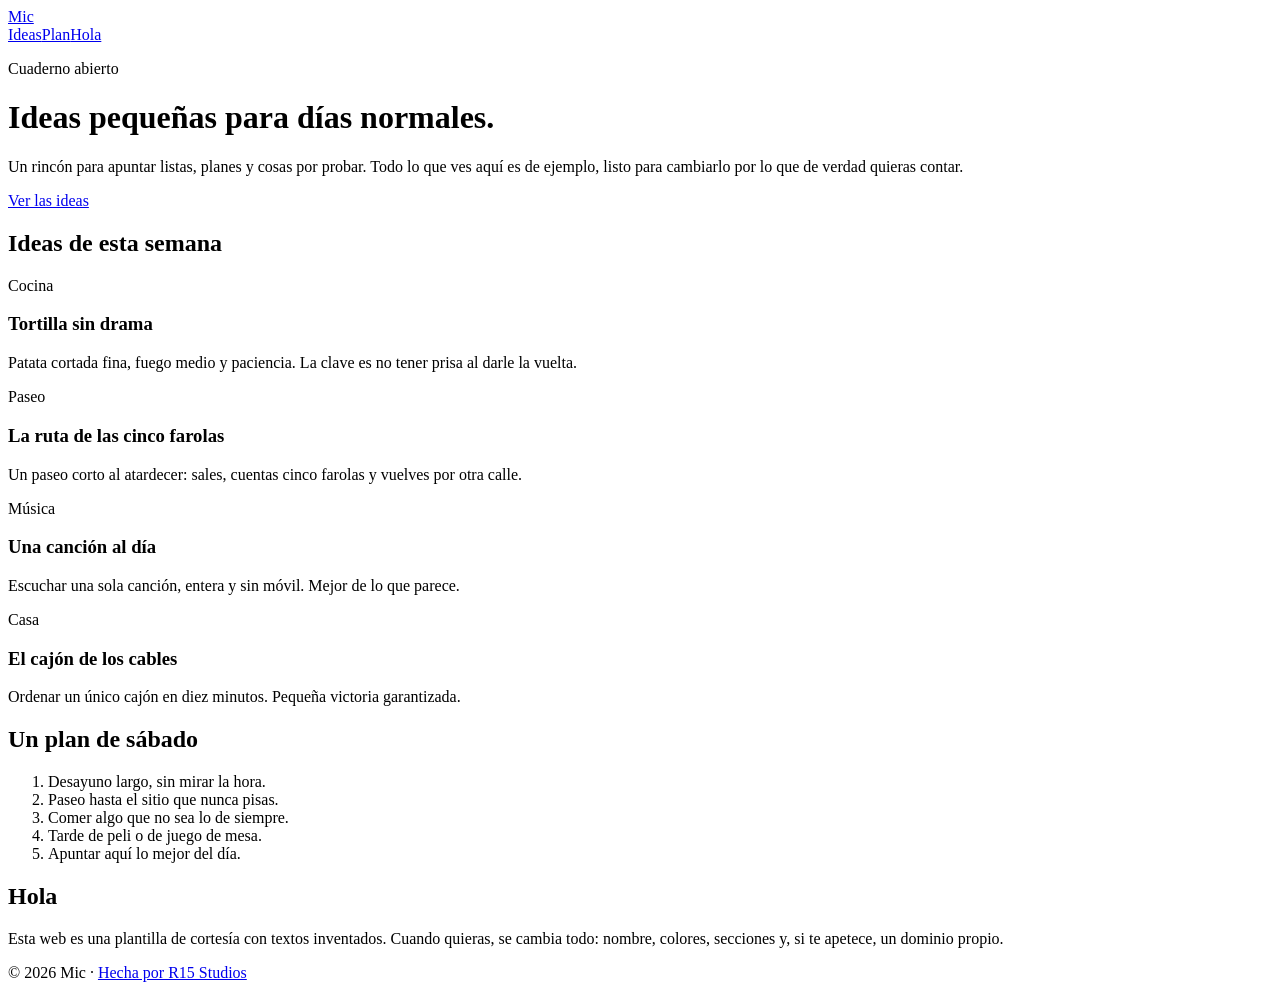
==== index.html @ c2da4be5 "Create index.html" ====
<!doctype html><html lang="es"><head><meta charset="utf-8"><meta name="viewport" content="width=device-width,initial-scale=1"><link rel="icon" type="image/svg+xml" href="favicon.svg"><link rel="stylesheet" href="style.css">
<title>Mic · Cuaderno de ideas y planes pequeños</title>
<meta name="description" content="Mic: un cuaderno abierto con ideas, listas y planes pequeños para el día a día. Página de ejemplo con contenido inventado.">
<meta property="og:title" content="Mic · Cuaderno de ideas y planes pequeños"><meta property="og:description" content="Ideas, listas y planes pequeños. Contenido de ejemplo."><meta property="og:type" content="website"><meta property="og:image" content="https://mic-miguel-web.github.io/og.png"><meta property="og:url" content="https://mic-miguel-web.github.io/"><meta name="twitter:card" content="summary_large_image">
<link rel="canonical" href="https://mic-miguel-web.github.io/">
<script type="application/ld+json">{"@context":"https://schema.org","@type":"WebSite","name":"Mic","url":"https://mic-miguel-web.github.io/","inLanguage":"es"}</script>
</head><body><header><a class="logo" href="index.html"><img src="favicon.svg" alt="">Mic</a><nav><a href="#ideas">Ideas</a><a href="#plan">Plan</a><a href="#hola">Hola</a></nav></header>
<main>
<div class="hero"><p class="tag">Cuaderno abierto</p><h1>Ideas pequeñas para <span>días normales</span>.</h1><p>Un rincón para apuntar listas, planes y cosas por probar. Todo lo que ves aquí es de ejemplo, listo para cambiarlo por lo que de verdad quieras contar.</p><p><a class="btn" href="#ideas">Ver las ideas</a></p></div>
<section id="ideas"><h2>Ideas de esta semana</h2><div class="grid">
<div class="card"><p class="tag">Cocina</p><h3>Tortilla sin drama</h3><p>Patata cortada fina, fuego medio y paciencia. La clave es no tener prisa al darle la vuelta.</p></div>
<div class="card"><p class="tag">Paseo</p><h3>La ruta de las cinco farolas</h3><p>Un paseo corto al atardecer: sales, cuentas cinco farolas y vuelves por otra calle.</p></div>
<div class="card"><p class="tag">Música</p><h3>Una canción al día</h3><p>Escuchar una sola canción, entera y sin móvil. Mejor de lo que parece.</p></div>
<div class="card"><p class="tag">Casa</p><h3>El cajón de los cables</h3><p>Ordenar un único cajón en diez minutos. Pequeña victoria garantizada.</p></div>
</div></section>
<section id="plan"><h2>Un plan de sábado</h2><ol class="steps"><li>Desayuno largo, sin mirar la hora.</li><li>Paseo hasta el sitio que nunca pisas.</li><li>Comer algo que no sea lo de siempre.</li><li>Tarde de peli o de juego de mesa.</li><li>Apuntar aquí lo mejor del día.</li></ol></section>
<section id="hola"><h2>Hola</h2><p>Esta web es una plantilla de cortesía con textos inventados. Cuando quieras, se cambia todo: nombre, colores, secciones y, si te apetece, un dominio propio.</p></section>
</main>
<footer>© 2026 Mic · <a href="https://r15studios.github.io/">Hecha por R15 Studios</a></footer>
</body></html>
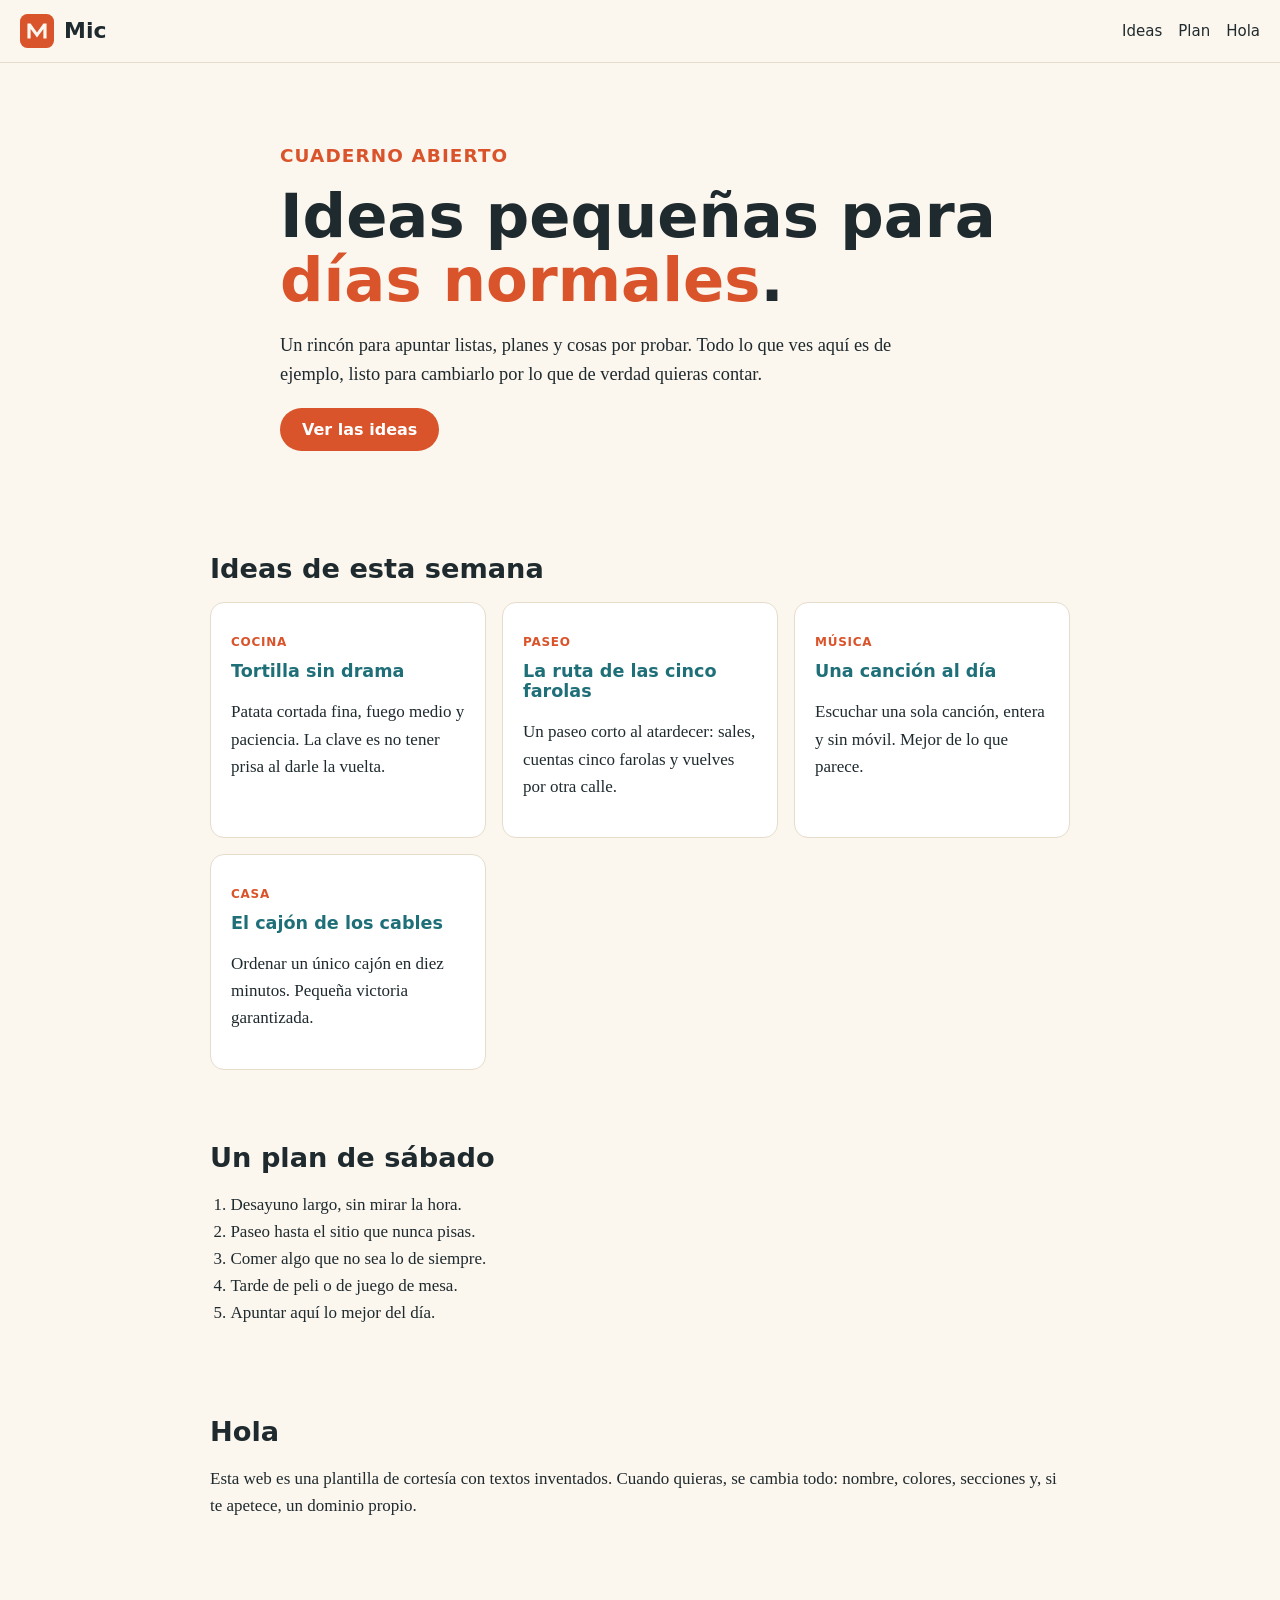
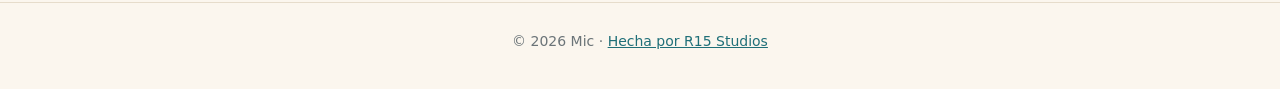
==== commit a119678d: "Update index.html" ====
--- a/index.html
+++ b/index.html
@@ -1,7 +1,7 @@
 <!doctype html><html lang="es"><head><meta charset="utf-8"><meta name="viewport" content="width=device-width,initial-scale=1"><link rel="icon" type="image/svg+xml" href="favicon.svg"><link rel="stylesheet" href="style.css">
 <title>Mic · Cuaderno de ideas y planes pequeños</title>
 <meta name="description" content="Mic: un cuaderno abierto con ideas, listas y planes pequeños para el día a día. Página de ejemplo con contenido inventado.">
-<meta property="og:title" content="Mic · Cuaderno de ideas y planes pequeños"><meta property="og:description" content="Ideas, listas y planes pequeños. Contenido de ejemplo."><meta property="og:type" content="website"><meta property="og:image" content="https://mic-miguel-web.github.io/og.png"><meta property="og:url" content="https://mic-miguel-web.github.io/"><meta name="twitter:card" content="summary_large_image">
+<meta property="og:title" content="Mic · Cuaderno de ideas y planes pequeños"><meta property="og:description" content="Ideas, listas y planes pequeños. Contenido de ejemplo."><meta property="og:type" content="website"><meta property="og:url" content="https://mic-miguel-web.github.io/"><meta name="twitter:card" content="summary">
 <link rel="canonical" href="https://mic-miguel-web.github.io/">
 <script type="application/ld+json">{"@context":"https://schema.org","@type":"WebSite","name":"Mic","url":"https://mic-miguel-web.github.io/","inLanguage":"es"}</script>
 </head><body><header><a class="logo" href="index.html"><img src="favicon.svg" alt="">Mic</a><nav><a href="#ideas">Ideas</a><a href="#plan">Plan</a><a href="#hola">Hola</a></nav></header>
--- a/style.css
+++ b/style.css
@@ -0,0 +1,25 @@
+:root{--bg:#fbf6ee;--ink:#1f2a2e;--acc:#d9532b;--acc2:#1f6f78;--card:#fff;--line:#e6dccb}
+*{box-sizing:border-box}
+html{scroll-behavior:smooth}
+body{margin:0;background:var(--bg);color:var(--ink);font:17px/1.6 Georgia,"Times New Roman",serif}
+a{color:var(--acc2)}
+header{display:flex;justify-content:space-between;align-items:center;padding:14px 20px;border-bottom:1px solid var(--line);position:sticky;top:0;background:var(--bg);z-index:5}
+.logo{display:flex;align-items:center;gap:10px;font:700 22px/1 system-ui,sans-serif;color:var(--ink);text-decoration:none}
+.logo img{width:34px;height:34px}
+nav a{font:15px system-ui,sans-serif;margin-left:16px;text-decoration:none;color:var(--ink)}
+nav a:hover{color:var(--acc)}
+.hero{padding:64px 20px 48px;max-width:760px;margin:auto}
+.hero h1{font:800 clamp(2.2rem,8vw,3.8rem)/1.05 system-ui,sans-serif;margin:0 0 16px}
+.hero h1 span{color:var(--acc)}
+.hero p{font-size:1.15rem;max-width:34em}
+.btn{display:inline-block;background:var(--acc);color:#fff;padding:12px 22px;border-radius:999px;text-decoration:none;font:600 16px system-ui,sans-serif}
+section{max-width:900px;margin:auto;padding:36px 20px}
+h2{font:700 1.7rem system-ui,sans-serif;margin:0 0 18px}
+.grid{display:grid;grid-template-columns:repeat(auto-fit,minmax(240px,1fr));gap:16px}
+.card{background:var(--card);border:1px solid var(--line);border-radius:14px;padding:20px}
+.card h3{margin:0 0 6px;font:700 1.1rem system-ui,sans-serif;color:var(--acc2)}
+.tag{font:600 12px system-ui,sans-serif;letter-spacing:.06em;text-transform:uppercase;color:var(--acc)}
+ol.steps{padding-left:1.2em}
+footer{text-align:center;padding:30px 20px 40px;font:14px system-ui,sans-serif;color:#6b7478;border-top:1px solid var(--line);margin-top:30px}
+.nf{min-height:70vh;display:grid;place-content:center;text-align:center;padding:20px}
+.nf h1{font:800 4rem system-ui,sans-serif;margin:0;color:var(--acc)}
